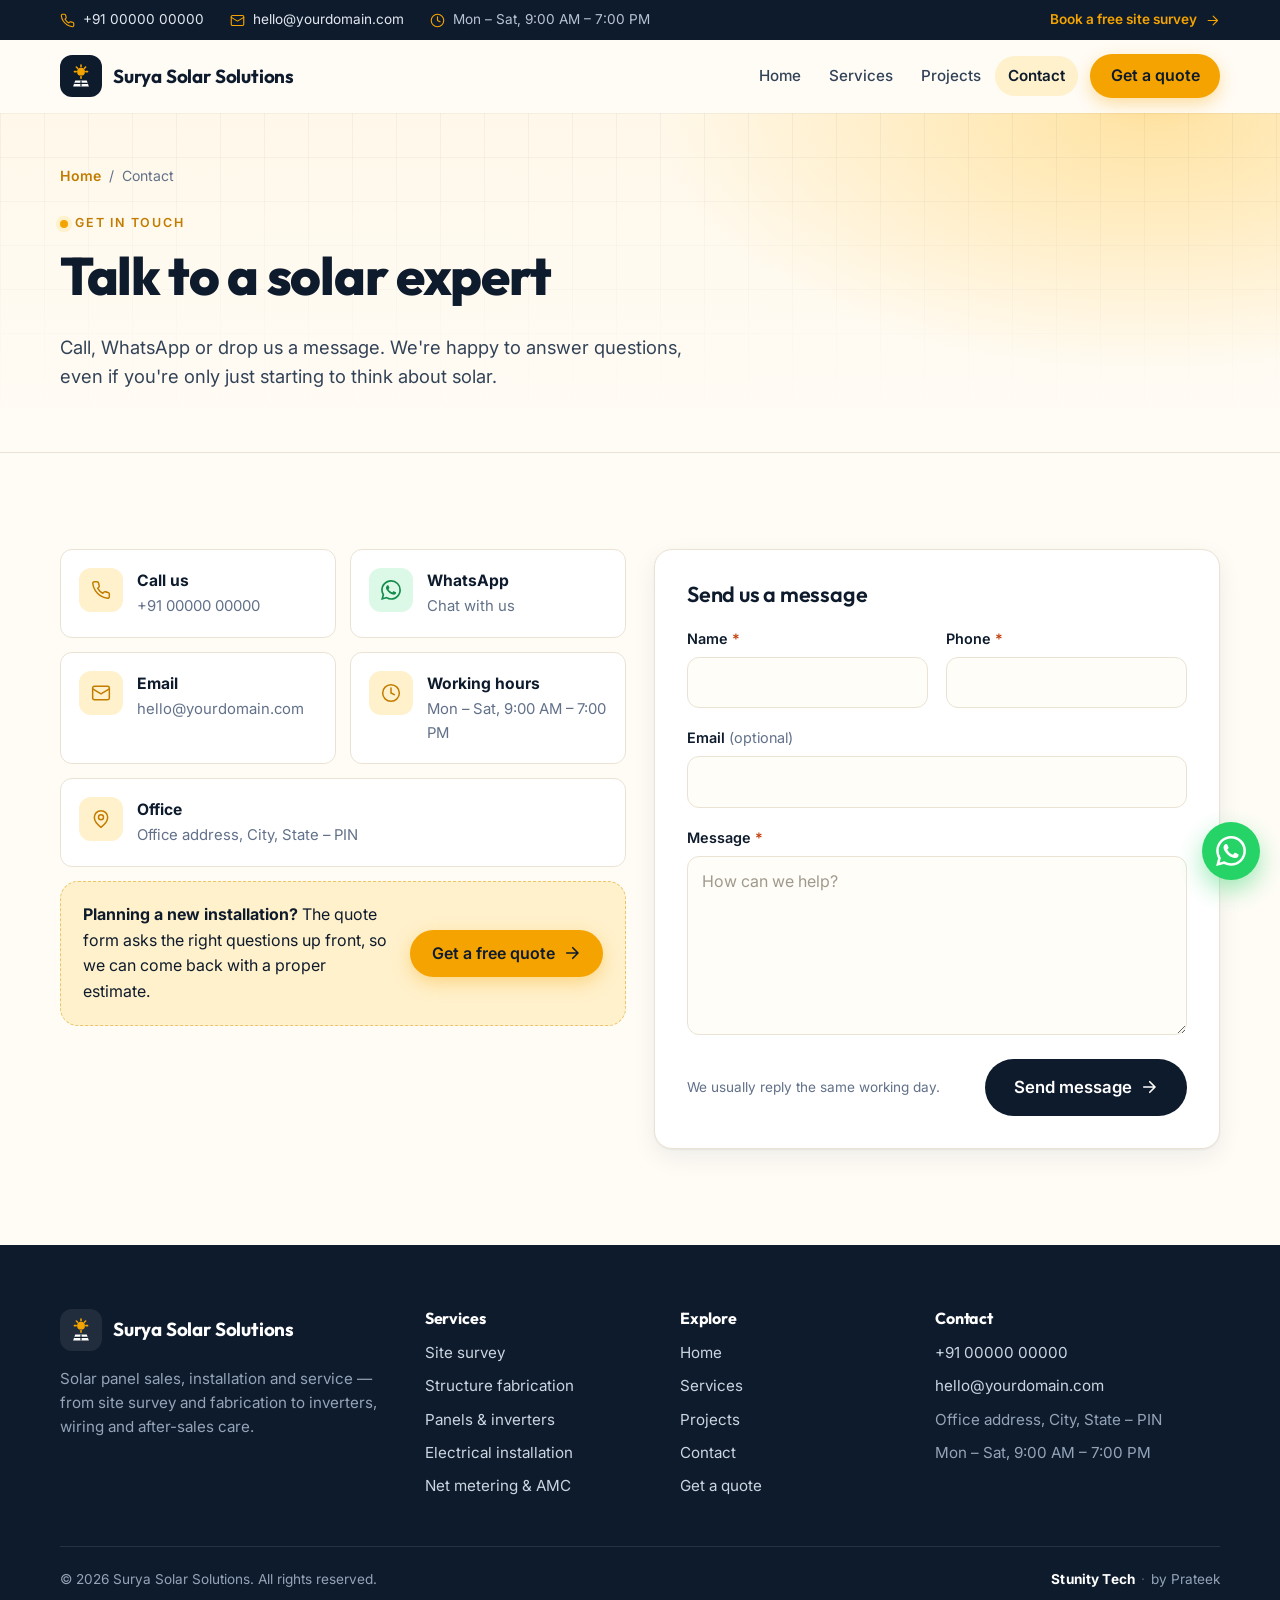
==== contact.html @ ef216c3b "Split the site into tabs, with the Stunity Tech footer on every page The single page becomes five: H" ====
<!DOCTYPE html>
<html lang="en">
<head>
  <meta charset="utf-8">
  <meta name="viewport" content="width=device-width, initial-scale=1">
  <title>Contact — Surya Solar Solutions</title>
  <meta name="description" content="Call, WhatsApp, email or visit us. Talk to a solar expert about panels, inverters, installation, net metering and service.">
  <meta name="theme-color" content="#0E1B2C">
  <link rel="icon" href="assets/favicon.svg" type="image/svg+xml">
  <link rel="preconnect" href="https://fonts.googleapis.com">
  <link rel="preconnect" href="https://fonts.gstatic.com" crossorigin>
  <link href="https://fonts.googleapis.com/css2?family=Inter:wght@400;500;600&family=Outfit:wght@500;600;700;800&display=swap" rel="stylesheet">
  <link rel="stylesheet" href="css/styles.css">
  <script>document.documentElement.className += ' js';</script>
  <script src="js/config.js"></script>
  <script src="js/main.js" defer></script>
</head>
<body data-page="contact">
<script src="js/layout.js"></script>

<main id="main">

  <section class="page-hero">
    <div class="container">
      <nav class="crumbs" aria-label="Breadcrumb"><a href="index.html">Home</a><span aria-hidden="true">/</span><span aria-current="page">Contact</span></nav>
      <p class="eyebrow"><span class="dot"></span>Get in touch</p>
      <h1>Talk to a solar expert</h1>
      <p class="lead">Call, WhatsApp or drop us a message. We're happy to answer questions, even if you're only just starting to think about solar.</p>
    </div>
  </section>

  <section class="section">
    <div class="container">
      <div class="contact-grid">
        <div class="contact-info reveal">
          <div class="contact-cards">
            <a class="contact-card" data-href="tel" href="#main">
              <span class="ci"><svg class="icon"><use href="#i-phone"/></svg></span>
              <span><strong>Call us</strong><span data-text="phone">+91 00000 00000</span></span>
            </a>
            <a class="contact-card" data-href="whatsapp" href="#main">
              <span class="ci ci-wa"><svg class="icon"><use href="#i-whatsapp"/></svg></span>
              <span><strong>WhatsApp</strong><span>Chat with us</span></span>
            </a>
            <a class="contact-card" data-href="mailto" href="#main">
              <span class="ci"><svg class="icon"><use href="#i-mail"/></svg></span>
              <span><strong>Email</strong><span data-text="email">hello@yourdomain.com</span></span>
            </a>
            <div class="contact-card">
              <span class="ci"><svg class="icon"><use href="#i-clock"/></svg></span>
              <span><strong>Working hours</strong><span data-text="hours">Mon – Sat, 9:00 AM – 7:00 PM</span></span>
            </div>
            <div class="contact-card wide">
              <span class="ci"><svg class="icon"><use href="#i-pin"/></svg></span>
              <span><strong>Office</strong><span data-text="address">Office address, City, State – PIN</span></span>
            </div>
          </div>
          <div class="map" hidden>
            <iframe title="Office location on Google Maps" loading="lazy" referrerpolicy="no-referrer-when-downgrade"></iframe>
          </div>
          <div class="contact-quote">
            <p><strong>Planning a new installation?</strong> The quote form asks the right questions up front, so we can come back with a proper estimate.</p>
            <a href="quote.html" class="btn btn-sun">Get a free quote <svg class="icon"><use href="#i-arrow"/></svg></a>
          </div>
        </div>

        <div class="form-card reveal">
          <h3>Send us a message</h3>
          <form id="contact-form" data-lead-form data-form-name="Website enquiry" autocomplete="on">
            <div class="form-grid">
              <div class="field">
                <label for="c-name">Name <span class="req">*</span></label>
                <input id="c-name" name="name" data-label="Name" required autocomplete="name">
              </div>
              <div class="field">
                <label for="c-phone">Phone <span class="req">*</span></label>
                <input id="c-phone" name="phone" data-label="Phone" type="tel" required autocomplete="tel" pattern="[0-9+\-\s()]{10,16}" title="Enter a 10-digit mobile number">
              </div>
              <div class="field full">
                <label for="c-email">Email <span class="opt">(optional)</span></label>
                <input id="c-email" name="email" data-label="Email" type="email" autocomplete="email">
              </div>
              <div class="field full">
                <label for="c-msg">Message <span class="req">*</span></label>
                <textarea id="c-msg" name="message" data-label="Message" rows="6" required placeholder="How can we help?"></textarea>
              </div>
              <input type="text" name="_gotcha" class="hp" tabindex="-1" autocomplete="off" aria-hidden="true">
            </div>
            <div class="form-foot">
              <p class="form-privacy">We usually reply the same working day.</p>
              <button type="submit" class="btn btn-dark btn-lg">Send message <svg class="icon"><use href="#i-arrow"/></svg></button>
            </div>
            <div class="form-status" role="status" aria-live="polite" hidden></div>
          </form>
        </div>
      </div>
    </div>
  </section>

</main>

<script>SiteLayout.renderFooter();</script>
</body>
</html>
---- css/styles.css ----
/* ==========================================================================
   Solar website — styles
   ========================================================================== */

:root {
  --ink: #0E1B2C;
  --ink-2: #334357;
  --muted: #627189;
  --bg: #FFFCF6;
  --surface: #FFFFFF;
  --cream: #FFF6E3;
  --line: #EAE3D4;
  --sun: #F5A300;
  --sun-hover: #FFB21F;
  --sun-600: #C27C00;
  --sun-soft: #FFF1CC;
  --leaf: #1E8E4F;
  --leaf-soft: #E4F5EA;
  --radius: 18px;
  --radius-sm: 12px;
  --shadow: 0 1px 2px rgba(14, 27, 44, .05), 0 8px 24px rgba(14, 27, 44, .07);
  --shadow-lg: 0 24px 60px rgba(14, 27, 44, .16);
  --font-head: "Outfit", system-ui, -apple-system, "Segoe UI", Roboto, sans-serif;
  --font-body: "Inter", system-ui, -apple-system, "Segoe UI", Roboto, sans-serif;
  --header-h: 72px;
}

*, *::before, *::after { box-sizing: border-box; }
[hidden] { display: none !important; }

html { scroll-padding-top: calc(var(--header-h) + 16px); }
/* Smooth scrolling only after load, so opening a /#section link jumps straight there. */
html.ready { scroll-behavior: smooth; }

body {
  margin: 0;
  font-family: var(--font-body);
  font-size: 16px;
  line-height: 1.6;
  color: var(--ink-2);
  background: var(--bg);
  -webkit-font-smoothing: antialiased;
  text-rendering: optimizeLegibility;
}

img, svg { display: block; max-width: 100%; }
a { color: inherit; }
p { margin: 0 0 1em; }

h1, h2, h3, h4 {
  font-family: var(--font-head);
  color: var(--ink);
  line-height: 1.15;
  margin: 0 0 .5em;
  letter-spacing: -.01em;
}
h1 { font-size: clamp(2.4rem, 5.2vw, 4rem); font-weight: 800; letter-spacing: -.025em; }
h2 { font-size: clamp(1.9rem, 3.6vw, 2.75rem); font-weight: 700; letter-spacing: -.02em; }
h3 { font-size: 1.2rem; font-weight: 600; }

.container { width: 100%; max-width: 1200px; margin-inline: auto; padding-inline: 20px; }

.icon {
  width: 20px; height: 20px; flex: none;
  fill: none; stroke: currentColor; stroke-width: 1.8;
  stroke-linecap: round; stroke-linejoin: round;
}

.skip-link {
  position: absolute; left: 12px; top: -60px; z-index: 100;
  background: var(--ink); color: #fff; padding: 10px 16px; border-radius: 10px;
  text-decoration: none; font-weight: 600;
}
.skip-link:focus { top: 12px; }

:focus-visible { outline: 3px solid var(--sun); outline-offset: 3px; border-radius: 6px; }

/* ---------- Buttons ---------- */
.btn {
  display: inline-flex; align-items: center; justify-content: center; gap: .5em;
  padding: .75em 1.25em; border-radius: 999px; border: 2px solid transparent;
  font: 600 1rem/1.2 var(--font-body); text-decoration: none; cursor: pointer;
  transition: transform .15s ease, box-shadow .2s ease, background-color .2s ease, color .2s ease;
}
.btn .icon { width: 18px; height: 18px; stroke-width: 2.2; }
.btn:hover { transform: translateY(-1px); }
.btn:active { transform: none; }
.btn-sun { background: var(--sun); color: var(--ink); box-shadow: 0 6px 18px rgba(245, 163, 0, .35); }
.btn-sun:hover { background: var(--sun-hover); }
.btn-ghost { background: transparent; color: var(--ink); border-color: var(--ink); }
.btn-ghost:hover { background: var(--ink); color: #fff; }
.btn-dark { background: var(--ink); color: #fff; }
.btn-dark:hover { background: #1C3150; }
.btn-lg { padding: .95em 1.6em; font-size: 1.05rem; }
.btn-block { width: 100%; }
.btn[disabled] { opacity: .6; cursor: progress; transform: none; }

/* ---------- Eyebrow ---------- */
.eyebrow {
  display: inline-flex; align-items: center; gap: .6em;
  margin: 0 0 1rem; font: 600 .78rem/1 var(--font-body);
  letter-spacing: .14em; text-transform: uppercase; color: var(--sun-600);
}
.eyebrow .dot { width: 8px; height: 8px; border-radius: 50%; background: var(--sun); box-shadow: 0 0 0 4px var(--sun-soft); }
.eyebrow.on-dark { color: var(--sun); }
.eyebrow.on-dark .dot { box-shadow: 0 0 0 4px rgba(245, 163, 0, .22); }

/* ---------- Top bar ---------- */
.topbar { background: var(--ink); color: #B8C4D4; font-size: .85rem; }
.topbar-inner { display: flex; align-items: center; gap: 26px; min-height: 40px; }
.topbar-inner > * { display: inline-flex; align-items: center; gap: 8px; }
.topbar a { text-decoration: none; color: #E2E8F0; }
.topbar a:hover { color: var(--sun); }
.topbar .icon { width: 15px; height: 15px; color: var(--sun); }
.topbar-cta { margin-left: auto; color: var(--sun) !important; font-weight: 600; }

/* ---------- Header ---------- */
.site-header {
  position: sticky; top: 0; z-index: 50;
  background: rgba(255, 252, 246, .88);
  -webkit-backdrop-filter: saturate(1.4) blur(12px);
  backdrop-filter: saturate(1.4) blur(12px);
  border-bottom: 1px solid transparent;
  transition: border-color .2s, box-shadow .2s;
}
.site-header.scrolled { border-bottom-color: var(--line); box-shadow: 0 4px 20px rgba(14, 27, 44, .06); }
.header-inner { display: flex; align-items: center; gap: 16px; height: var(--header-h); }

.brand { display: inline-flex; align-items: center; gap: 11px; text-decoration: none; margin-right: auto; min-width: 0; }
.brand-mark { width: 42px; height: 42px; flex: none; display: grid; place-items: center; border-radius: 12px; background: var(--ink); color: var(--sun); }
.brand-mark svg { width: 28px; height: 28px; }
.brand-name { font: 700 1.18rem/1.1 var(--font-head); color: var(--ink); letter-spacing: -.01em; }

.nav { display: flex; align-items: center; gap: 2px; }
.nav a:not(.btn) {
  padding: .5em .85em; border-radius: 999px; text-decoration: none;
  font-weight: 500; font-size: .95rem; color: var(--ink-2);
  transition: background-color .15s, color .15s;
}
.nav a:not(.btn):hover, .nav a.active { background: var(--cream); color: var(--ink); }
.nav-cta { margin-left: 10px; padding: .65em 1.15em; }

.header-call {
  display: none; width: 44px; height: 44px; border-radius: 12px;
  place-items: center; background: var(--sun); color: var(--ink);
}
.menu-toggle {
  display: none; width: 44px; height: 44px; padding: 0;
  flex-direction: column; justify-content: center; align-items: center; gap: 5px;
  border: 1px solid var(--line); border-radius: 12px; background: var(--surface); cursor: pointer;
}
.menu-toggle span { width: 20px; height: 2px; border-radius: 2px; background: var(--ink); transition: transform .2s, opacity .2s; }
.nav-open .menu-toggle span:nth-child(1) { transform: translateY(7px) rotate(45deg); }
.nav-open .menu-toggle span:nth-child(2) { opacity: 0; }
.nav-open .menu-toggle span:nth-child(3) { transform: translateY(-7px) rotate(-45deg); }

/* ---------- Hero ---------- */
.hero {
  position: relative; overflow: hidden;
  padding-block: 64px 56px;
  background:
    radial-gradient(900px 520px at 88% 0%, #FFE3A3 0%, rgba(255, 227, 163, 0) 62%),
    linear-gradient(180deg, #FFF8EA 0%, var(--bg) 100%);
}
.hero::before {
  content: ""; position: absolute; inset: 0; pointer-events: none;
  background-image:
    linear-gradient(rgba(14, 27, 44, .045) 1px, transparent 1px),
    linear-gradient(90deg, rgba(14, 27, 44, .045) 1px, transparent 1px);
  background-size: 44px 44px;
  -webkit-mask-image: linear-gradient(180deg, #000 0%, transparent 75%);
  mask-image: linear-gradient(180deg, #000 0%, transparent 75%);
}
.hero-grid { position: relative; display: grid; grid-template-columns: 1.05fr .95fr; gap: 48px; align-items: center; }

.hl {
  background: linear-gradient(180deg, transparent 62%, #FFD66B 62%, #FFD66B 90%, transparent 90%);
  -webkit-box-decoration-break: clone; box-decoration-break: clone;
  padding-inline: .06em;
}
.lead { font-size: 1.15rem; max-width: 34em; }
.hero-actions { display: flex; flex-wrap: wrap; gap: 12px; margin: 30px 0 26px; }
.hero-points { list-style: none; padding: 0; margin: 0; display: flex; flex-wrap: wrap; gap: 10px 22px; color: var(--ink); font-weight: 500; font-size: .95rem; }
.hero-points li { display: inline-flex; align-items: center; gap: 8px; }
.hero-points .icon { width: 20px; height: 20px; padding: 3px; border-radius: 50%; background: var(--leaf-soft); color: var(--leaf); stroke-width: 3; }

.hero-art { position: relative; }
.scene { width: 100%; height: auto; }
.scene .rays { transform-origin: 440px 110px; animation: spin 50s linear infinite; }
.scene .beams path { stroke-dasharray: 3 11; animation: beam 1.4s linear infinite; }
.scene .led { animation: blink 2s ease-in-out infinite; }
@keyframes spin { to { transform: rotate(360deg); } }
@keyframes beam { to { stroke-dashoffset: -28; } }
@keyframes blink { 50% { opacity: .25; } }

.badge {
  position: absolute; display: flex; align-items: center; gap: 12px;
  padding: 11px 16px 11px 11px; border-radius: 16px; background: var(--surface);
  box-shadow: var(--shadow-lg); color: var(--ink); font-weight: 600; font-size: .9rem; line-height: 1.25;
  animation: float 6s ease-in-out infinite;
}
.badge small { display: block; margin-top: 2px; font-weight: 500; font-size: .78rem; color: var(--muted); }
.b-icon { width: 38px; height: 38px; flex: none; display: grid; place-items: center; border-radius: 11px; background: var(--leaf-soft); color: var(--leaf); }
.b-icon-sun { background: var(--sun-soft); color: var(--sun-600); }
.badge-1 { left: -6px; top: 56%; }
.badge-2 { right: 0; bottom: -2%; animation-delay: -3s; }
@keyframes float { 50% { transform: translateY(-8px); } }

.stats {
  position: relative; display: grid; grid-template-columns: repeat(4, 1fr);
  margin: 52px 0 0; background: var(--surface); border: 1px solid var(--line);
  border-radius: var(--radius); box-shadow: var(--shadow);
}
.stat { display: flex; flex-direction: column-reverse; padding: 22px 26px; border-left: 1px solid var(--line); }
.stat:first-child { border-left: 0; }
.stat dd { margin: 0; font: 800 2.1rem/1.1 var(--font-head); color: var(--ink); letter-spacing: -.02em; }
.stat dt { font-size: .9rem; color: var(--muted); margin-top: 4px; }

/* ---------- Sections ---------- */
.section { padding-block: 96px; }
.section-alt { background: var(--surface); border-block: 1px solid var(--line); }
.section-head { max-width: 720px; margin-bottom: 48px; }
.section-head.center { text-align: center; margin-inline: auto; }
.section-head > p:last-child:not(.eyebrow) { font-size: 1.08rem; color: var(--muted); margin: 0; }

/* ---------- Services ---------- */
.services-grid { display: grid; grid-template-columns: repeat(3, 1fr); gap: 20px; }
.service-card {
  position: relative; padding: 28px; border-radius: var(--radius);
  background: var(--surface); border: 1px solid var(--line);
  transition: transform .2s ease, box-shadow .2s ease, border-color .2s ease;
}
.service-card:hover { transform: translateY(-4px); box-shadow: var(--shadow-lg); border-color: transparent; }
.service-num { position: absolute; top: 24px; right: 26px; font: 700 .85rem/1 var(--font-head); color: #C9BFAA; letter-spacing: .05em; }
.service-icon { width: 54px; height: 54px; margin-bottom: 18px; display: grid; place-items: center; border-radius: 15px; background: var(--sun-soft); color: var(--sun-600); transition: background-color .2s, color .2s; }
.service-icon .icon { width: 27px; height: 27px; }
.service-card:hover .service-icon { background: var(--sun); color: var(--ink); }
.service-card p { color: var(--muted); font-size: .97rem; }

.ticks { list-style: none; padding: 0; margin: 0; display: grid; gap: 6px; font-size: .92rem; color: var(--ink-2); }
.ticks li { position: relative; padding-left: 24px; }
.ticks li::before {
  content: ""; position: absolute; left: 3px; top: .42em;
  width: 10px; height: 5.5px; border-left: 2px solid var(--leaf); border-bottom: 2px solid var(--leaf);
  transform: rotate(-45deg);
}

/* ---------- Segments band ---------- */
.band { position: relative; overflow: hidden; padding-block: 80px; background: var(--ink); color: #B8C4D4; }
.band::before {
  content: ""; position: absolute; width: 560px; height: 560px; right: -180px; top: -260px;
  border-radius: 50%; background: radial-gradient(circle, rgba(245, 163, 0, .32), transparent 65%);
}
.band h2 { color: #fff; }
.band .section-head { position: relative; margin-bottom: 36px; }
.segments { position: relative; display: grid; grid-template-columns: repeat(5, 1fr); gap: 16px; }
.segment {
  padding: 24px 22px; border-radius: var(--radius-sm);
  background: rgba(255, 255, 255, .05); border: 1px solid rgba(255, 255, 255, .1);
  transition: background-color .2s, border-color .2s;
}
.segment:hover { background: rgba(255, 255, 255, .08); border-color: rgba(245, 163, 0, .5); }
.segment .icon { width: 32px; height: 32px; margin-bottom: 16px; color: var(--sun); }
.segment h3 { color: #fff; font-size: 1.08rem; margin-bottom: .35em; }
.segment p { margin: 0; font-size: .9rem; color: #94A3B8; }

/* ---------- Process ---------- */
.steps { list-style: none; padding: 0; margin: 0; display: grid; grid-template-columns: repeat(3, 1fr); gap: 20px; counter-reset: step; }
.step { position: relative; padding: 28px; border-radius: var(--radius); background: var(--surface); border: 1px solid var(--line); }
.step::before {
  counter-increment: step; content: counter(step, decimal-leading-zero);
  display: block; margin-bottom: 14px;
  font: 800 2.6rem/1 var(--font-head); color: transparent; -webkit-text-stroke: 1.5px var(--sun);
}
.step p { margin: 0; color: var(--muted); font-size: .97rem; }

/* ---------- Projects ---------- */
.filters { display: flex; flex-wrap: wrap; gap: 8px; margin-bottom: 28px; }
.filter {
  padding: .55em 1.05em; border-radius: 999px; cursor: pointer;
  border: 1px solid var(--line); background: var(--bg); color: var(--ink-2);
  font: 500 .92rem/1.2 var(--font-body); transition: background-color .15s, color .15s, border-color .15s;
}
.filter:hover { border-color: var(--ink); }
.filter[aria-pressed="true"] { background: var(--ink); border-color: var(--ink); color: #fff; }

.projects-grid { display: grid; grid-template-columns: repeat(3, 1fr); gap: 22px; }
.project {
  display: flex; flex-direction: column; overflow: hidden;
  border-radius: var(--radius); background: var(--bg); border: 1px solid var(--line);
  transition: transform .2s ease, box-shadow .2s ease;
}
.project:hover { transform: translateY(-4px); box-shadow: var(--shadow-lg); }
.project-media { position: relative; aspect-ratio: 16 / 10; overflow: hidden; background: #DCEBFF; }
.project-media img { width: 100%; height: 100%; object-fit: cover; }
.project-tag {
  position: absolute; top: 14px; left: 14px; padding: .35em .8em; border-radius: 999px;
  background: rgba(255, 255, 255, .92); color: var(--ink); font-size: .78rem; font-weight: 600;
}
.project-cap {
  position: absolute; bottom: 14px; left: 14px; padding: .3em .75em; border-radius: 10px;
  background: var(--ink); color: #fff; font: 700 1.1rem/1.2 var(--font-head);
}
.project-body { padding: 20px 22px 24px; }
.project-body h3 { margin-bottom: .4em; }
.project-body p { margin: 0; color: var(--muted); font-size: .94rem; }
.project-meta { display: flex; flex-wrap: wrap; gap: 6px; margin-top: 14px; }
.chip { padding: .3em .7em; border-radius: 999px; background: var(--cream); color: var(--ink-2); font-size: .78rem; font-weight: 500; }

/* Illustrated project placeholders (swap for real photos) */
.pm-art {
  --sky1: #C9E0FF; --sky2: #EEF6FF; --ground: #EDE3CF; --panel-left: 16%; --cols: 6; --rows: 3;
  position: absolute; inset: 0;
  background: linear-gradient(180deg, var(--sky1) 0%, var(--sky2) 64%, var(--ground) 64%);
}
.pm-art::before {
  content: ""; position: absolute; top: 13%; right: 12%; width: 42px; height: 42px; border-radius: 50%;
  background: radial-gradient(circle at 40% 40%, #FFE08A, #F5A300);
  box-shadow: 0 0 0 10px rgba(255, 201, 77, .25), 0 0 0 22px rgba(255, 201, 77, .12);
}
.pm-art::after {
  content: ""; position: absolute; left: var(--panel-left); right: var(--panel-left); bottom: 22%; height: 40%;
  border: 3px solid var(--ink); border-radius: 4px;
  background:
    repeating-linear-gradient(90deg, rgba(255, 255, 255, .45) 0 2px, transparent 2px calc(100% / var(--cols))),
    repeating-linear-gradient(0deg, rgba(255, 255, 255, .45) 0 2px, transparent 2px calc(100% / var(--rows))),
    linear-gradient(165deg, #3E75D8, #173B7A);
  transform: perspective(420px) rotateX(38deg);
  transform-origin: bottom;
}
.pm-hyb { --sky1: #FFD9A8; --sky2: #FFF1DC; --ground: #E6DCC6; --cols: 8; --panel-left: 12%; }
.pm-com { --sky1: #BFE3E8; --sky2: #EDF8F8; --ground: #DADFE6; --cols: 9; --panel-left: 9%; }
.pm-ind { --sky1: #CAD7EC; --sky2: #F1F5FB; --ground: #CBD3DE; --cols: 14; --rows: 4; --panel-left: 5%; }
.pm-agri { --sky1: #BFE0FF; --sky2: #EAF5FF; --ground: #BFE0B4; --cols: 5; --panel-left: 22%; }
.pm-inst { --sky1: #D8D2FA; --sky2: #F3F1FE; --ground: #E7DECB; --cols: 10; --panel-left: 8%; }

.projects-cta {
  display: flex; align-items: center; justify-content: space-between; flex-wrap: wrap; gap: 16px 24px;
  margin-top: 36px; padding: 22px 26px; border-radius: var(--radius);
  background: var(--sun-soft); border: 1px dashed #EBC46B;
}
.projects-cta p { margin: 0; color: var(--ink); }

/* ---------- Why us ---------- */
.why { display: grid; grid-template-columns: .9fr 1.1fr; gap: 64px; align-items: start; }
.why-intro > p:not(.eyebrow) { font-size: 1.08rem; color: var(--muted); }
.promise {
  display: flex; gap: 16px; margin-top: 28px; padding: 24px; border-radius: var(--radius);
  background: var(--ink); color: #D6DEE8;
}
.promise .icon { width: 30px; height: 30px; color: var(--sun); }
.promise p { margin: 0; font-size: 1.02rem; font-style: italic; }
.why-list { display: grid; grid-template-columns: 1fr 1fr; gap: 32px 34px; }
.why-icon { width: 46px; height: 46px; margin-bottom: 14px; display: grid; place-items: center; border-radius: 13px; background: var(--leaf-soft); color: var(--leaf); }
.why-icon .icon { width: 24px; height: 24px; }
.why-item h3 { font-size: 1.12rem; margin-bottom: .35em; }
.why-item p { margin: 0; color: var(--muted); font-size: .96rem; }

/* ---------- Quote ---------- */
.quote-section { background: linear-gradient(180deg, var(--bg) 0%, var(--cream) 100%); }
.quote-grid { display: grid; grid-template-columns: .82fr 1.18fr; gap: 28px; align-items: start; }
.quote-side { display: grid; gap: 20px; }

.estimator { padding: 28px; border-radius: var(--radius); background: var(--ink); color: #B8C4D4; box-shadow: var(--shadow-lg); }
.estimator h3 { color: #fff; font-size: 1.35rem; margin-bottom: 22px; }
.est-label { display: flex; justify-content: space-between; align-items: baseline; gap: 12px; font-size: .92rem; margin-bottom: 12px; }
.est-label output { font: 700 1.3rem/1 var(--font-head); color: #fff; }
.range {
  -webkit-appearance: none; appearance: none; width: 100%; height: 6px; margin: 0 0 20px;
  border-radius: 6px; cursor: pointer;
  background: linear-gradient(90deg, var(--sun) var(--p, 5%), rgba(255, 255, 255, .16) var(--p, 5%));
}
.range::-webkit-slider-thumb { -webkit-appearance: none; width: 24px; height: 24px; border-radius: 50%; background: #fff; border: 5px solid var(--sun); box-shadow: 0 2px 8px rgba(0, 0, 0, .3); }
.range::-moz-range-thumb { width: 14px; height: 14px; border-radius: 50%; background: #fff; border: 5px solid var(--sun); box-shadow: 0 2px 8px rgba(0, 0, 0, .3); }
.est-row { display: flex; align-items: center; justify-content: space-between; gap: 12px; font-size: .92rem; }
.est-row input {
  width: 92px; padding: .5em .7em; border-radius: 10px; text-align: right;
  border: 1px solid rgba(255, 255, 255, .18); background: rgba(255, 255, 255, .07);
  color: #fff; font: 600 1rem var(--font-body);
}
.est-row input:focus { outline: none; border-color: var(--sun); }
.est-results { display: grid; grid-template-columns: 1fr 1fr; gap: 10px; margin: 22px 0; }
.est-results > div { padding: 14px 16px; border-radius: 12px; background: rgba(255, 255, 255, .06); border: 1px solid rgba(255, 255, 255, .1); }
.est-results strong { display: block; font: 700 1.45rem/1.15 var(--font-head); color: #fff; }
.est-results span { font-size: .8rem; }
.est-note { margin: 16px 0 0; font-size: .8rem; color: #8FA0B5; }

.next-steps { padding: 24px 26px; border-radius: var(--radius); background: var(--surface); border: 1px solid var(--line); }
.next-steps h3 { font-size: 1.1rem; }
.next-steps ol { margin: 0; padding-left: 1.2em; display: grid; gap: 8px; font-size: .95rem; }
.next-steps li::marker { color: var(--sun-600); font-weight: 700; }
.next-steps strong { color: var(--ink); }

/* ---------- Forms ---------- */
.form-card { padding: 32px; border-radius: var(--radius); background: var(--surface); border: 1px solid var(--line); box-shadow: var(--shadow); }
.form-card > h3 { font-size: 1.35rem; margin-bottom: 20px; }
.form-grid { display: grid; grid-template-columns: 1fr 1fr; gap: 18px; }
.field { display: flex; flex-direction: column; gap: 7px; min-width: 0; }
.field.full { grid-column: 1 / -1; }
.field label, .field legend { font-weight: 600; font-size: .9rem; color: var(--ink); }
.req { color: #C2410C; }
.opt { font-weight: 400; color: var(--muted); }
fieldset { margin: 0; padding: 0; border: 0; min-width: 0; }
legend { padding: 0; margin-bottom: 8px; }

.field input, .field select, .field textarea {
  width: 100%; padding: .75em .9em; border-radius: 12px;
  border: 1.5px solid var(--line); background: #FFFDF8; color: var(--ink);
  font: inherit; font-size: 1rem; transition: border-color .15s, box-shadow .15s;
}
.field input::placeholder, .field textarea::placeholder { color: #A09A8C; }
.field input:focus, .field select:focus, .field textarea:focus { outline: none; border-color: var(--sun); box-shadow: 0 0 0 4px var(--sun-soft); }
.field input:user-invalid, .field select:user-invalid, .field textarea:user-invalid { border-color: #DC2626; }
.field select {
  -webkit-appearance: none; appearance: none; padding-right: 2.5em; cursor: pointer;
  background-image: url("data:image/svg+xml,%3Csvg xmlns='http://www.w3.org/2000/svg' width='12' height='8' viewBox='0 0 12 8'%3E%3Cpath d='M1 1.5 6 6.5l5-5' fill='none' stroke='%230E1B2C' stroke-width='1.8' stroke-linecap='round' stroke-linejoin='round'/%3E%3C/svg%3E");
  background-repeat: no-repeat; background-position: right 1em center;
}
.field textarea { resize: vertical; min-height: 110px; }

.checks { display: grid; grid-template-columns: 1fr 1fr; gap: 8px; }
.radios { display: flex; flex-wrap: wrap; gap: 8px; }
.check {
  display: flex; align-items: center; gap: 10px; padding: .65em .85em; cursor: pointer;
  border: 1.5px solid var(--line); border-radius: 12px; background: #FFFDF8;
  font-size: .93rem; font-weight: 500 !important; color: var(--ink-2) !important;
  transition: border-color .15s, background-color .15s;
}
.check:hover { border-color: #D9CBA8; }
.check input { width: 18px; height: 18px; margin: 0; flex: none; accent-color: var(--sun-600); }
.check:has(input:checked) { border-color: var(--sun); background: var(--sun-soft); color: var(--ink) !important; }

.hp { position: absolute !important; left: -9999px; width: 1px; height: 1px; opacity: 0; }

.form-foot { display: flex; align-items: center; justify-content: space-between; flex-wrap: wrap; gap: 16px; margin-top: 24px; }
.form-privacy { margin: 0; font-size: .85rem; color: var(--muted); }
.form-status { margin-top: 18px; padding: 14px 16px; border-radius: 12px; font-size: .95rem; line-height: 1.5; }
.form-status.success { background: var(--leaf-soft); color: #14532D; }
.form-status.error { background: #FEE2E2; color: #7F1D1D; }
.form-status.info { background: var(--sun-soft); color: #5C3D00; }
.form-status a { font-weight: 600; }

/* ---------- FAQ ---------- */
.faq { max-width: 820px; margin-inline: auto; }
.faq details { border-bottom: 1px solid var(--line); }
.faq summary {
  position: relative; padding: 20px 52px 20px 0; cursor: pointer; list-style: none;
  font: 600 1.1rem/1.4 var(--font-head); color: var(--ink);
}
.faq summary::-webkit-details-marker { display: none; }
.faq summary::after {
  content: "+"; position: absolute; right: 4px; top: 50%; transform: translateY(-50%);
  width: 32px; height: 32px; display: grid; place-items: center; border-radius: 50%;
  background: var(--cream); color: var(--ink); font: 500 1.3rem/1 var(--font-body);
  transition: background-color .2s, transform .2s;
}
.faq details[open] summary::after { content: "−"; background: var(--sun); }
.faq details p { margin: 0; padding: 0 52px 22px 0; color: var(--muted); }

/* ---------- Contact ---------- */
.contact-grid { display: grid; grid-template-columns: 1fr 1fr; gap: 28px; align-items: start; }
.contact-cards { display: grid; grid-template-columns: 1fr 1fr; gap: 14px; }
.contact-card {
  display: flex; align-items: flex-start; gap: 14px; padding: 18px; min-width: 0;
  border-radius: var(--radius-sm); background: var(--surface); border: 1px solid var(--line);
  text-decoration: none; transition: border-color .15s, transform .15s, box-shadow .15s;
}
a.contact-card:hover { border-color: var(--sun); transform: translateY(-2px); box-shadow: var(--shadow); }
.contact-card.wide { grid-column: 1 / -1; }
.contact-card > span:last-child { min-width: 0; font-size: .93rem; color: var(--muted); overflow-wrap: anywhere; }
.contact-card strong { display: block; color: var(--ink); font-size: .98rem; margin-bottom: 2px; }
.ci { width: 44px; height: 44px; flex: none; display: grid; place-items: center; border-radius: 12px; background: var(--sun-soft); color: var(--sun-600); }
.ci-wa { background: #DCF8E6; color: #128C4A; }
.map { margin-top: 14px; aspect-ratio: 16 / 10; max-width: 100%; overflow: hidden; border-radius: var(--radius); border: 1px solid var(--line); background: var(--cream); }
.map iframe { display: block; width: 100%; height: 100%; border: 0; }

/* ---------- Footer ---------- */
.site-footer { padding-block: 64px 28px; background: var(--ink); color: #94A3B8; font-size: .95rem; }
.footer-grid { display: grid; grid-template-columns: 1.5fr 1fr 1fr 1.3fr; gap: 36px; }
.brand-light .brand-name { color: #fff; }
.brand-light .brand-mark { background: rgba(255, 255, 255, .08); }
.footer-blurb { margin-top: 16px; max-width: 30em; }
.site-footer h4 { color: #fff; font-size: 1rem; margin-bottom: 14px; }
.site-footer ul { list-style: none; padding: 0; margin: 0; display: grid; gap: 9px; }
.site-footer a { color: #CBD5E1; text-decoration: none; }
.site-footer a:hover { color: var(--sun); }
.footer-contact li { overflow-wrap: anywhere; }
.footer-bottom {
  display: flex; justify-content: space-between; flex-wrap: wrap; gap: 12px;
  margin-top: 48px; padding-top: 22px; border-top: 1px solid rgba(255, 255, 255, .1); font-size: .85rem;
}

/* ---------- WhatsApp float ---------- */
.wa-float {
  position: fixed; right: 20px; bottom: 20px; z-index: 60;
  width: 58px; height: 58px; display: grid; place-items: center; border-radius: 50%;
  background: #25D366; color: #fff; box-shadow: 0 10px 24px rgba(37, 211, 102, .45);
  transition: transform .2s;
}
.wa-float:hover { transform: scale(1.08); }
.wa-float .icon { width: 30px; height: 30px; }

/* ---------- Tabs (one page per tab) ---------- */
.nav a[aria-current="page"]:not(.btn) { background: var(--sun-soft); color: var(--ink); font-weight: 600; }
.nav-cta[aria-current="page"] { outline: 2px solid var(--ink); outline-offset: 2px; }

/* ---------- Inner page header ---------- */
.page-hero {
  position: relative; overflow: hidden; padding-block: 52px 60px;
  background:
    radial-gradient(800px 420px at 90% 0%, #FFE3A3 0%, rgba(255, 227, 163, 0) 62%),
    linear-gradient(180deg, #FFF8EA 0%, var(--bg) 100%);
  border-bottom: 1px solid var(--line);
}
.page-hero::before {
  content: ""; position: absolute; inset: 0; pointer-events: none;
  background-image:
    linear-gradient(rgba(14, 27, 44, .045) 1px, transparent 1px),
    linear-gradient(90deg, rgba(14, 27, 44, .045) 1px, transparent 1px);
  background-size: 44px 44px;
  -webkit-mask-image: linear-gradient(180deg, #000 0%, transparent 90%);
  mask-image: linear-gradient(180deg, #000 0%, transparent 90%);
}
.page-hero .container { position: relative; }
.page-hero h1 { font-size: clamp(2.1rem, 4.4vw, 3.3rem); max-width: 16em; }
.page-hero .lead { margin: 0; }
.crumbs { display: flex; align-items: center; gap: 8px; margin-bottom: 22px; font-size: .88rem; color: var(--muted); }
.crumbs a { color: var(--sun-600); font-weight: 600; text-decoration: none; }
.crumbs a:hover { text-decoration: underline; }

/* ---------- Home: services overview ---------- */
.svc-grid { display: grid; grid-template-columns: repeat(3, 1fr); gap: 14px; }
.svc-tile {
  display: flex; align-items: flex-start; gap: 16px; padding: 20px;
  border-radius: var(--radius-sm); background: var(--surface); border: 1px solid var(--line);
  text-decoration: none; transition: border-color .15s, transform .15s, box-shadow .15s;
}
.svc-tile:hover { border-color: var(--sun); transform: translateY(-2px); box-shadow: var(--shadow); }
.svc-tile .service-icon { width: 46px; height: 46px; margin: 0; flex: none; }
.svc-tile .service-icon .icon { width: 23px; height: 23px; }
.svc-tile:hover .service-icon { background: var(--sun); color: var(--ink); }
.svc-tile h3 { font-size: 1.05rem; margin-bottom: .2em; }
.svc-tile p { margin: 0; font-size: .9rem; color: var(--muted); }
.section-foot { display: flex; justify-content: center; margin-top: 36px; }
.head-row { display: flex; align-items: flex-end; justify-content: space-between; flex-wrap: wrap; gap: 20px 32px; margin-bottom: 40px; }
.head-row .section-head { margin-bottom: 0; }

.project { background: var(--surface); }
.section-alt .project { background: var(--bg); }

/* ---------- Call-to-action band ---------- */
.cta-band { position: relative; overflow: hidden; padding-block: 72px; background: var(--ink); }
.cta-band::before {
  content: ""; position: absolute; width: 520px; height: 520px; left: -180px; bottom: -300px;
  border-radius: 50%; background: radial-gradient(circle, rgba(245, 163, 0, .3), transparent 65%);
}
.cta-inner { position: relative; display: flex; align-items: center; justify-content: space-between; flex-wrap: wrap; gap: 28px; }
.cta-band h2 { color: #fff; margin-bottom: .3em; }
.cta-band p { margin: 0; color: #B8C4D4; font-size: 1.08rem; max-width: 36em; }
.cta-actions { display: flex; flex-wrap: wrap; gap: 12px; }
.btn-ghost-light { border-color: rgba(255, 255, 255, .45); color: #fff; background: transparent; }
.btn-ghost-light:hover { background: #fff; color: var(--ink); }

.contact-quote {
  display: flex; align-items: center; justify-content: space-between; flex-wrap: wrap; gap: 14px 20px;
  margin-top: 14px; padding: 20px 22px; border-radius: var(--radius);
  background: var(--sun-soft); border: 1px dashed #EBC46B;
}
.contact-quote p { margin: 0; color: var(--ink); flex: 1 1 260px; }

/* ---------- Footer credit (same on every page) ---------- */
.footer-credit { color: #94A3B8; }
.footer-credit b { color: #fff; font-weight: 700; letter-spacing: .01em; }
.footer-credit .vf-dot { opacity: .5; margin: 0 6px; }

@media (max-width: 1080px) {
  .svc-grid { grid-template-columns: repeat(2, 1fr); }
}
@media (max-width: 720px) {
  .svc-grid { grid-template-columns: 1fr; }
  .page-hero { padding-block: 36px 44px; }
  .cta-band { padding-block: 56px; }
  .cta-actions, .cta-actions .btn, .contact-quote .btn { width: 100%; }
  .footer-bottom { flex-direction: column; }
}

/* ---------- Scroll reveal ---------- */
.js .reveal { opacity: 0; transform: translateY(18px); transition: opacity .6s ease, transform .6s ease; }
.js .reveal.is-visible { opacity: 1; transform: none; }

/* ---------- Responsive ---------- */
@media (max-width: 1080px) {
  .services-grid, .projects-grid { grid-template-columns: repeat(2, 1fr); }
  .segments { grid-template-columns: repeat(3, 1fr); }
  .footer-grid { grid-template-columns: 1fr 1fr; }
  .nav a:not(.btn) { padding: .5em .6em; }
}

@media (max-width: 960px) {
  .menu-toggle { display: inline-flex; }
  .header-call { display: grid; }
  .nav {
    display: none; position: absolute; top: 100%; left: 0; right: 0;
    flex-direction: column; align-items: stretch; gap: 2px; padding: 12px 20px 22px;
    background: var(--bg); border-bottom: 1px solid var(--line); box-shadow: 0 24px 30px rgba(14, 27, 44, .1);
    max-height: calc(100vh - var(--header-h)); overflow-y: auto;
  }
  .nav-open .nav { display: flex; }
  .nav a:not(.btn) { padding: .85em 1em; font-size: 1.02rem; border-radius: 12px; }
  .nav-cta { margin: 10px 0 0; }

  .hero { padding-block: 44px 48px; }
  .hero-grid { grid-template-columns: 1fr; gap: 36px; }
  .hero-art { max-width: 560px; width: 100%; margin-inline: auto; }
  .why, .quote-grid, .contact-grid { grid-template-columns: 1fr; gap: 36px; }
  .steps { grid-template-columns: repeat(2, 1fr); }
}

@media (max-width: 720px) {
  .topbar { display: none; }
  .section { padding-block: 72px; }
  .services-grid, .projects-grid, .steps, .why-list, .form-grid, .checks { grid-template-columns: 1fr; }
  .segments { grid-template-columns: 1fr 1fr; }
  .stats { grid-template-columns: 1fr 1fr; }
  .stat:nth-child(3) { border-left: 0; }
  .stat:nth-child(n+3) { border-top: 1px solid var(--line); }
  .stat { padding: 18px 20px; }
  .stat dd { font-size: 1.7rem; }
  .form-card, .estimator { padding: 22px; }
  .form-foot .btn { width: 100%; }
  .footer-grid { grid-template-columns: 1fr; }
  .badge { font-size: .8rem; padding: 8px 12px 8px 8px; }
  .badge small { font-size: .72rem; }
  .b-icon { width: 32px; height: 32px; }
  .badge-1 { left: 0; top: 52%; }
  .projects-cta .btn { width: 100%; }
}

@media (max-width: 480px) {
  .brand-name { font-size: 1.02rem; }
  .brand-mark { width: 38px; height: 38px; }
  .contact-cards, .segments { grid-template-columns: 1fr; }
  .hero-actions .btn { width: 100%; }
  .faq summary { font-size: 1.02rem; }
}

@media (prefers-reduced-motion: reduce) {
  html, html.ready { scroll-behavior: auto; }
  *, *::before, *::after { animation: none !important; transition: none !important; }
  .js .reveal { opacity: 1; transform: none; }
}
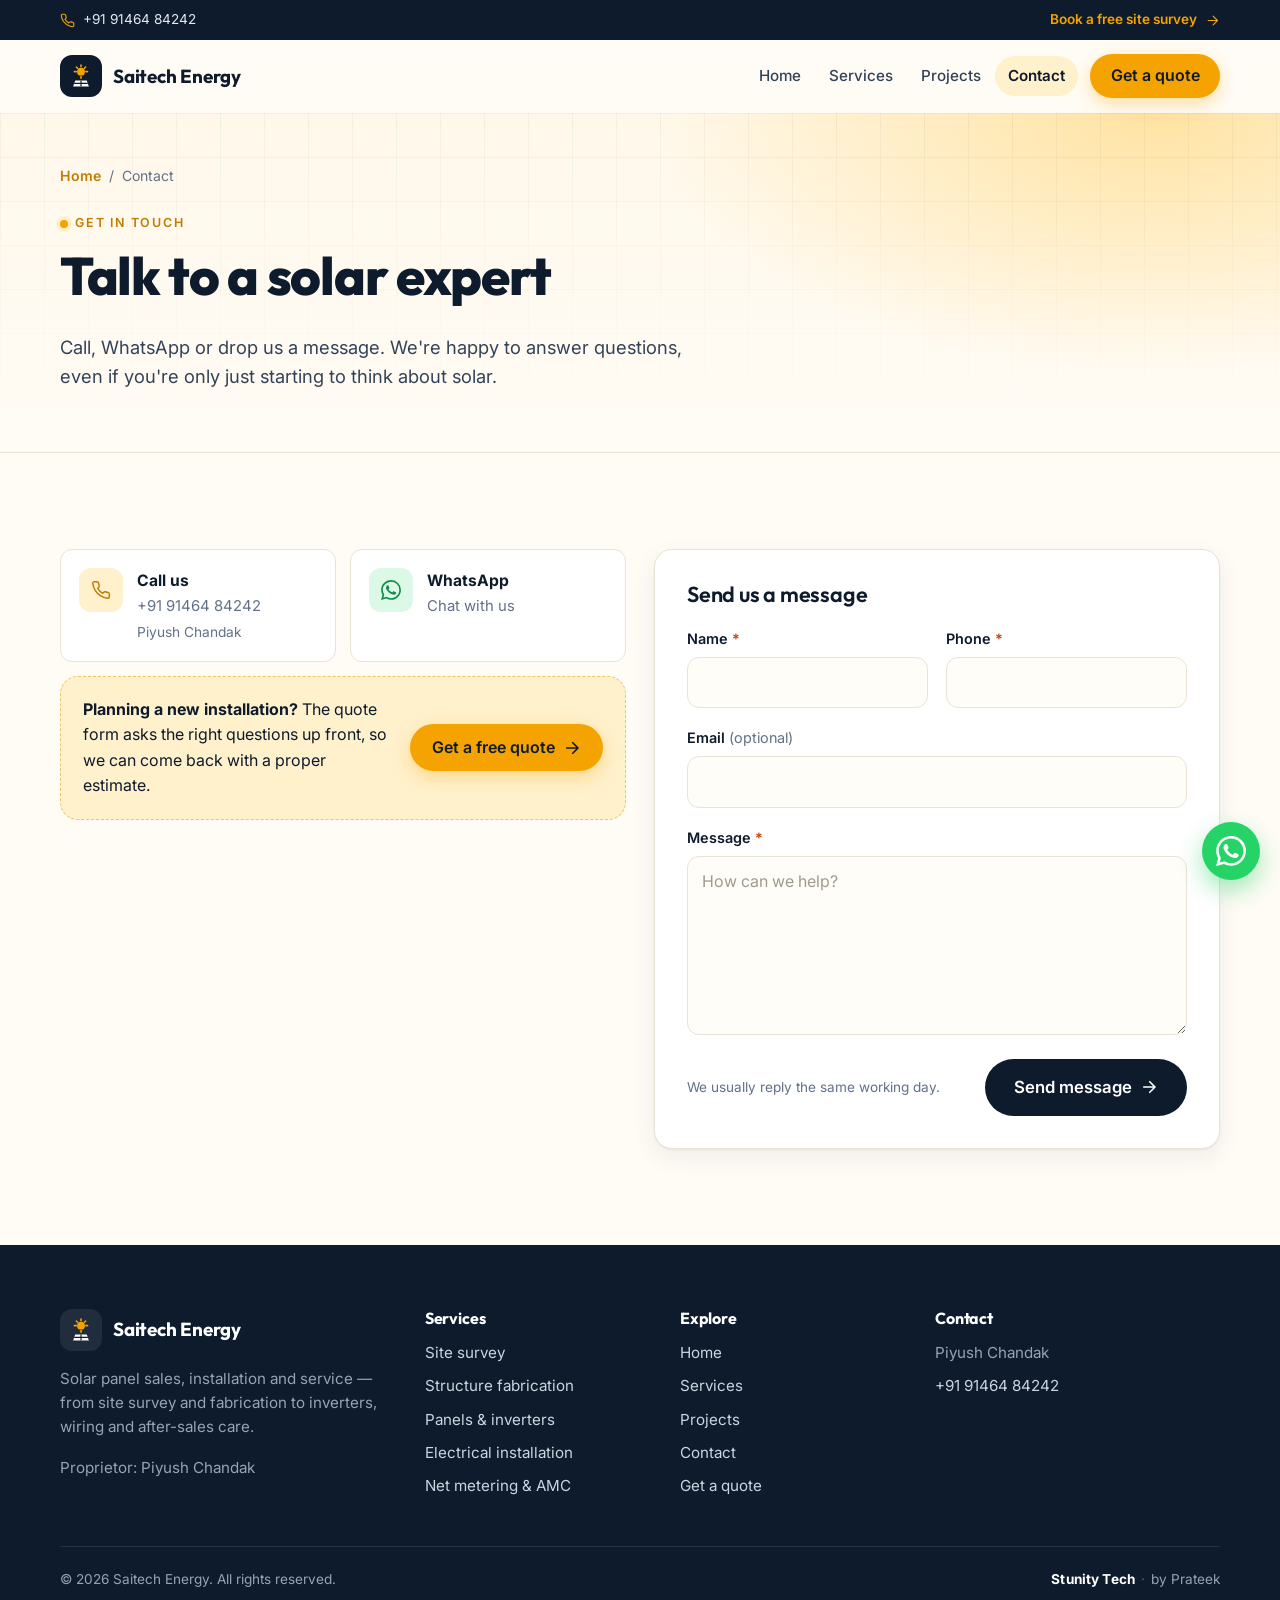
==== commit c7e93fc8: "Put Saitech Energy's real details on the site Company name, owner and mobile number from the client:" ====
--- a/contact.html
+++ b/contact.html
@@ -3,7 +3,7 @@
 <head>
   <meta charset="utf-8">
   <meta name="viewport" content="width=device-width, initial-scale=1">
-  <title>Contact — Surya Solar Solutions</title>
+  <title>Contact — Saitech Energy</title>
   <meta name="description" content="Call, WhatsApp, email or visit us. Talk to a solar expert about panels, inverters, installation, net metering and service.">
   <meta name="theme-color" content="#0E1B2C">
   <link rel="icon" href="assets/favicon.svg" type="image/svg+xml">
@@ -36,23 +36,23 @@
           <div class="contact-cards">
             <a class="contact-card" data-href="tel" href="#main">
               <span class="ci"><svg class="icon"><use href="#i-phone"/></svg></span>
-              <span><strong>Call us</strong><span data-text="phone">+91 00000 00000</span></span>
+              <span><strong>Call us</strong><span data-text="phone">+91 91464 84242</span><span class="contact-owner" data-optional><span data-text="owner"></span></span></span>
             </a>
             <a class="contact-card" data-href="whatsapp" href="#main">
               <span class="ci ci-wa"><svg class="icon"><use href="#i-whatsapp"/></svg></span>
               <span><strong>WhatsApp</strong><span>Chat with us</span></span>
             </a>
-            <a class="contact-card" data-href="mailto" href="#main">
+            <a class="contact-card" data-href="mailto" data-optional href="#main">
               <span class="ci"><svg class="icon"><use href="#i-mail"/></svg></span>
-              <span><strong>Email</strong><span data-text="email">hello@yourdomain.com</span></span>
+              <span><strong>Email</strong><span data-text="email"></span></span>
             </a>
-            <div class="contact-card">
+            <div class="contact-card" data-optional>
               <span class="ci"><svg class="icon"><use href="#i-clock"/></svg></span>
-              <span><strong>Working hours</strong><span data-text="hours">Mon – Sat, 9:00 AM – 7:00 PM</span></span>
+              <span><strong>Working hours</strong><span data-text="hours"></span></span>
             </div>
-            <div class="contact-card wide">
+            <div class="contact-card wide" data-optional>
               <span class="ci"><svg class="icon"><use href="#i-pin"/></svg></span>
-              <span><strong>Office</strong><span data-text="address">Office address, City, State – PIN</span></span>
+              <span><strong>Office</strong><span data-text="address"></span></span>
             </div>
           </div>
           <div class="map" hidden>
--- a/css/styles.css
+++ b/css/styles.css
@@ -469,6 +469,7 @@
 .contact-card.wide { grid-column: 1 / -1; }
 .contact-card > span:last-child { min-width: 0; font-size: .93rem; color: var(--muted); overflow-wrap: anywhere; }
 .contact-card strong { display: block; color: var(--ink); font-size: .98rem; margin-bottom: 2px; }
+.contact-owner { display: block; margin-top: 2px; font-size: .86rem; }
 .ci { width: 44px; height: 44px; flex: none; display: grid; place-items: center; border-radius: 12px; background: var(--sun-soft); color: var(--sun-600); }
 .ci-wa { background: #DCF8E6; color: #128C4A; }
 .map { margin-top: 14px; aspect-ratio: 16 / 10; max-width: 100%; overflow: hidden; border-radius: var(--radius); border: 1px solid var(--line); background: var(--cream); }
